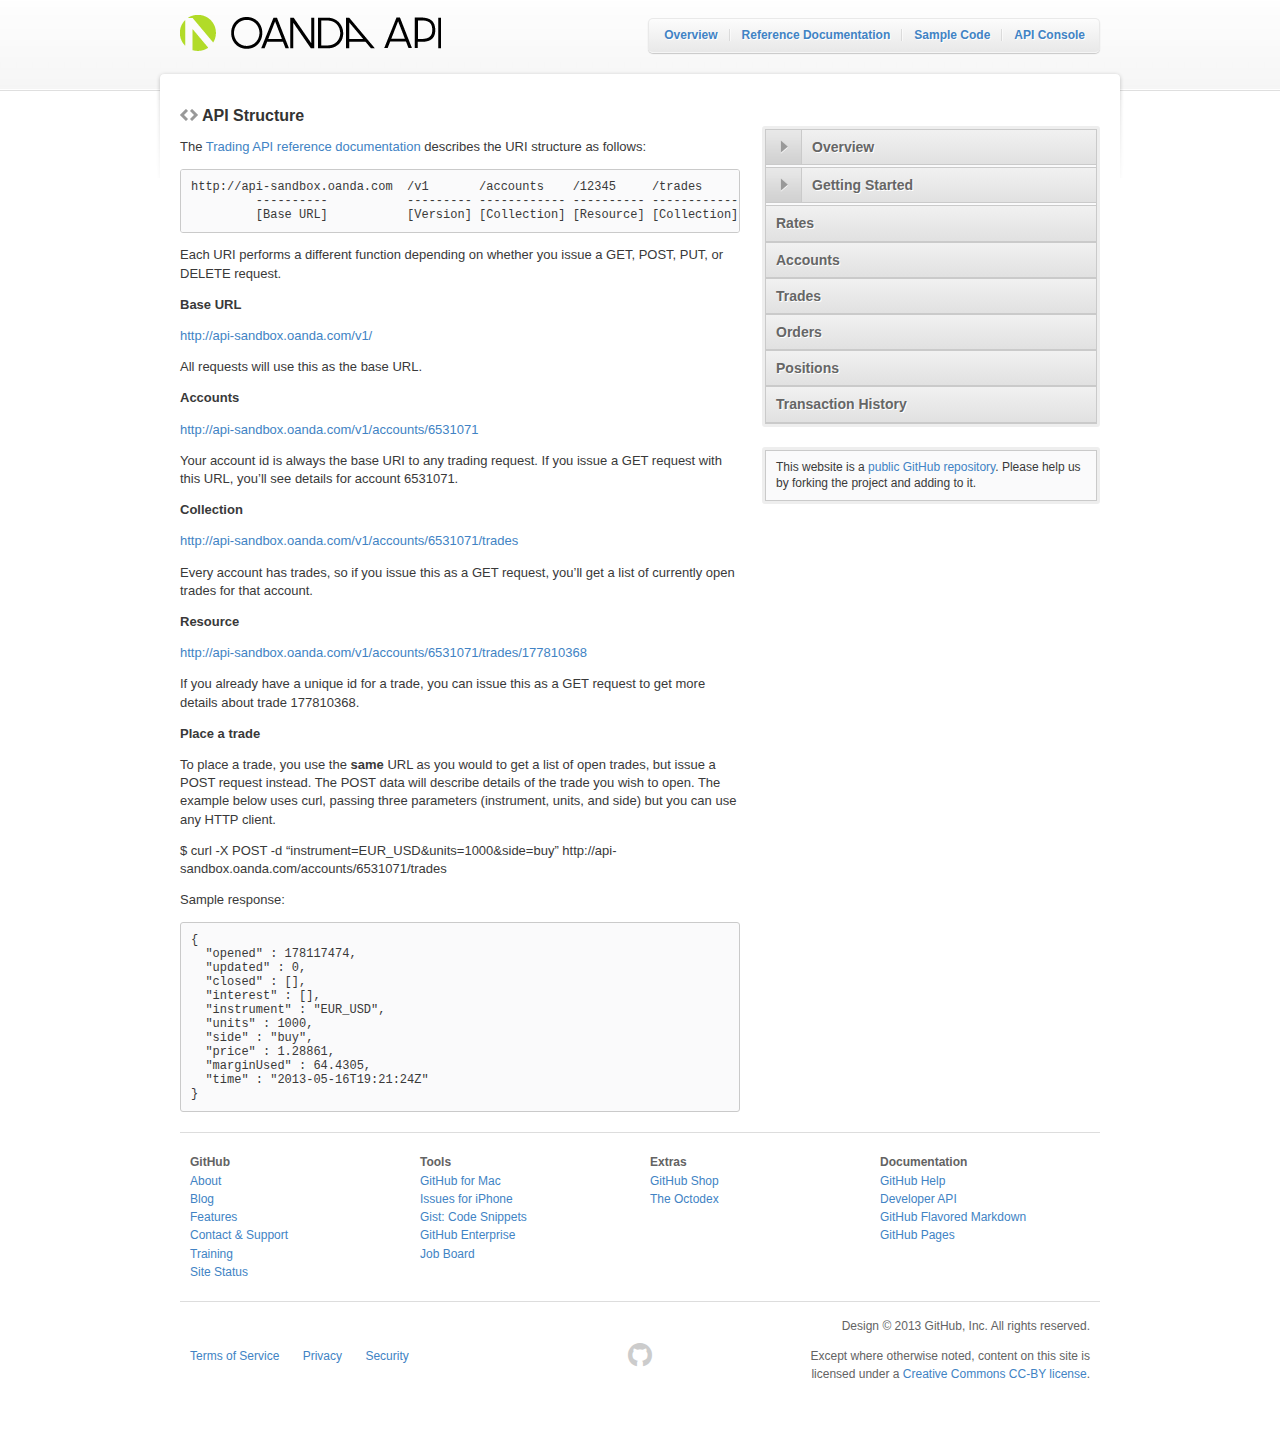
==== v1/index.html @ 532789ef "First attempt at project page" ====
<!DOCTYPE html>
<html lang="en">
<head>
  <meta http-equiv="Content-Type" content="text/html; charset=UTF-8" />
  <meta http-equiv="Content-Language" content="en-us" />
  <meta http-equiv="imagetoolbar" content="false" />
  <meta name="MSSmartTagsPreventParsing" content="true" />
  <title>Overview | OANDA API</title>
  <link href="/css/reset.css" rel="stylesheet" type="text/css" />
  <link href="/css/960.css" rel="stylesheet" type="text/css" />
  <link href="/css/uv_active4d.css" rel="stylesheet" type="text/css" />
  <link href="/shared/css/documentation.css" media="screen" rel="stylesheet" type="text/css">
  <link href="/shared/css/pygments.css" media="screen" rel="stylesheet" type="text/css">
  <script src="/shared/js/jquery.js" type="text/javascript"></script>
  <script src="/shared/js/documentation.js" type="text/javascript"></script>
</head>
<body class="api">
    <div id="header-wrapper">
      <div id="header">
        <div>
          <a class="logo" href="/"><img src="/images/oanda_header.png" alt="GitHub:Developer" /></a>
          <ul class="nav">
            <li><a href="/v1/">Overview</a></li>
            <li><a href="/v1/reference">Reference Documentation</a></li>
            <li><a href="/v1/code-samples">Sample Code</a></li>
            <li><a href="https://apigee.com/oandapoc/embed/console/oanda">API Console</a></li>
            </a></li>
          </ul>
        </div>
      </div><!-- #header -->
    </div><!-- #header-wrapper -->

    <div id="wrapper">
      <div class="content">
    <h2 id="api-structure">API Structure</h2>

<p>The <a href="/v1/reference/#trading-api-overview">Trading API reference documentation</a> describes the URI structure as follows:</p>

<pre><code>http://api-sandbox.oanda.com  /v1       /accounts    /12345     /trades      /987654321
         ----------           --------- ------------ ---------- ------------ ----------
         [Base URL]           [Version] [Collection] [Resource] [Collection] [Resource]
</code></pre>

<p>Each URI performs a different function depending on whether you issue a GET, POST, PUT, or DELETE request.</p>

<h5 id="base-url">Base URL</h5>
<p><a href="http://api-sandbox.oanda.com/v1/">http://api-sandbox.oanda.com/v1/</a></p>

<p>All requests will use this as the base URL.</p>

<h5 id="accounts">Accounts</h5>
<p><a href="http://api-sandbox.oanda.com/v1/accounts/6531071">http://api-sandbox.oanda.com/v1/accounts/6531071</a></p>

<p>Your account id is always the base URI to any trading request.  If you issue a GET request with this URL, you’ll see details for account 6531071.</p>

<h5 id="collection">Collection</h5>
<p><a href="http://api-sandbox.oanda.com/v1/accounts/6531071/trades">http://api-sandbox.oanda.com/v1/accounts/6531071/trades</a></p>

<p>Every account has trades, so if you issue this as a GET request, you’ll get a list of currently open trades for that account.</p>

<h5 id="resource">Resource</h5>
<p><a href="http://api-sandbox.oanda.com/v1/accounts/6531071/trades/177810368">http://api-sandbox.oanda.com/v1/accounts/6531071/trades/177810368</a></p>

<p>If you already have a unique id for a trade, you can issue this as a GET request to get more details about trade 177810368.</p>

<h5 id="place-a-trade">Place a trade</h5>
<p>To place a trade, you use the <strong>same</strong> URL as you would to get a list of open trades, but issue a POST request instead.  The POST data will describe details of the trade you wish to open.  The example below uses curl, passing three parameters (instrument, units, and side) but you can use any HTTP client.</p>

<p>$ curl -X POST -d “instrument=EUR_USD&amp;units=1000&amp;side=buy” http://api-sandbox.oanda.com/accounts/6531071/trades</p>

<p>Sample response:</p>

<pre><code>{
  "opened" : 178117474,
  "updated" : 0,
  "closed" : [],
  "interest" : [],
  "instrument" : "EUR_USD",
  "units" : 1000,
  "side" : "buy",
  "price" : 1.28861,
  "marginUsed" : 64.4305,
  "time" : "2013-05-16T19:21:24Z"
}
</code></pre>
      </div>

    <div id="js-sidebar" class="sidebar-shell">
      <div class="js-toggle-list sidebar-module expandable">
        <ul>
          <li class="js-topic">
            <h3><a href="#" class="js-expand-btn collapsed">&nbsp;</a><a href="/v1/">Overview</a></h3>
            <ul class="js-guides">
              <li><a href="/v1/reference/">Reference</a></li>
              <li><a href="/v1/auth/">Authentication</a></li>
              <li><a href="/v1/troubleshooting/">Troubleshooting &amp; Errors</a></li>
            </ul>
          </li>
          <li class="js-topic">
            <h3><a href="#" class="js-expand-btn collapsed">&nbsp;</a><a href="/v1/getting-started">Getting Started</a></h3>
            <ul class="js-guides">
              <li><a href="/v1/trading-quick-start/">Quick Trading Guide</a></li>
              <li><a href="/v1/code-samples/">Code Samples</a></li>
            </ul>
          </li>
          <li class="js-topic">
            <h3><a href="/v1/rates/">Rates</a></h3>
          </li>
          <li class="js-topic">
            <h3><a href="/v1/accounts/">Accounts</a></h3>
          </li>
          <li class="js-topic">
            <h3><a href="/v1/trades/">Trades</a></h3>
          </li>
          <li class="js-topic">
            <h3><a href="/v1/orders/">Orders</a></h3>
          </li>
          <li class="js-topic">
            <h3><a href="/v1/positions/">Positions</a></h3>
          </li>
          <li class="js-topic">
            <h3><a href="/v1/transactions/">Transaction History</a></h3>
          </li>
        </ul>
      </div> <!-- /sidebar-module -->
      <div class="sidebar-module">
        <p>This website is a <a href="https://github.com/github/developer.github.com" target="_blank">public GitHub repository</a>. Please help us by forking the project and adding to it.</p>
      </div>
    </div><!-- /sidebar-shell -->

    </div><!-- #wrapper -->

    <div id="footer" >
      <div class="upper_footer">
        <div class="footer_inner clearfix">

        <ul class="footer_nav">
          <h4>GitHub</h4>
          <li><a href="https://github.com/about">About</a></li>
          <li><a href="https://github.com/blog">Blog</a></li>
          <li><a href="https://github.com/features">Features</a></li>
          <li><a href="https://github.com/contact">Contact &amp; Support</a></li>
          <li><a href="https://github.com/training">Training</a></li>
          <li><a href="http://status.github.com/">Site Status</a></li>
        </ul>

        <ul class="footer_nav">
          <h4>Tools</h4>
          <li><a href="http://mac.github.com/">GitHub for Mac</a></li>
          <li><a href="http://mobile.github.com/">Issues for iPhone</a></li>
          <li><a href="https://gist.github.com">Gist: Code Snippets</a></li>
          <li><a href="http://enterprise.github.com/">GitHub Enterprise</a></li>
          <li><a href="http://jobs.github.com/">Job Board</a></li>
        </ul>

        <ul class="footer_nav">
          <h4>Extras</h4>
          <li><a href="http://shop.github.com/">GitHub Shop</a></li>
          <li><a href="http://octodex.github.com/">The Octodex</a></li>
        </ul>

        <ul class="footer_nav">
          <h4>Documentation</h4>
          <li><a href="http://help.github.com/">GitHub Help</a></li>
          <li><a href="http://developer.github.com/">Developer API</a></li>
          <li><a href="http://github.github.com/github-flavored-markdown/">GitHub Flavored Markdown</a></li>
          <li><a href="http://pages.github.com/">GitHub Pages</a></li>
        </ul>

        </div><!-- /.site -->
      </div><!-- /.upper_footer -->

      <div class="lower_footer">
        <ul class="footer-cell">
          <li><a href="http://help.github.com/terms-of-service/">Terms of Service</a></li>
          <li><a href="http://help.github.com/privacy-policy/">Privacy</a></li>
          <li><a href="http://help.github.com/security/">Security</a></li>
        </ul>

        <span class="footer-cell">
          <a href="https://github.com" class="mega-icon mega-icon-invertocat"></a>
        </span>

        <span class="footer-cell">
          Design &copy; <span class="js-year">2013</span> GitHub, Inc. All rights reserved.
          <p>
            Except where otherwise noted, content on this site is licensed under a
            <a href="http://creativecommons.org/licenses/by/3.0/us/">Creative Commons CC-BY license</a>.
          </p>
        </span>
      </div>

    </div><!-- /#footer -->
    <script type="text/javascript">
      var _gauges = _gauges || [];
      (function() {
        var t   = document.createElement('script');
        t.type  = 'text/javascript';
        t.async = true;
        t.id    = 'gauges-tracker';
        t.setAttribute('data-site-id', '4f2038e0cb25bc1b55000003');
        t.src = '//secure.gaug.es/track.js';
        var s = document.getElementsByTagName('script')[0];
        s.parentNode.insertBefore(t, s);
      })();
    </script>
</body>
</html>
---- css/960.css ----
/*
  960 Grid System ~ Core CSS.
  Learn more ~ http://960.gs/

  Licensed under GPL and MIT.
*/

/*
  Forces backgrounds to span full width,
  even if there is horizontal scrolling.
  Increase this if your layout is wider.

  Note: IE6 works fine without this fix.
*/

body {
  min-width: 960px;
}

/* `Containers
----------------------------------------------------------------------------------------------------*/

.container_12,
.container_16 {
  margin-left: auto;
  margin-right: auto;
  width: 960px;
}

/* `Grid >> Global
----------------------------------------------------------------------------------------------------*/

.grid_1,
.grid_2,
.grid_3,
.grid_4,
.grid_5,
.grid_6,
.grid_7,
.grid_8,
.grid_9,
.grid_10,
.grid_11,
.grid_12,
.grid_13,
.grid_14,
.grid_15,
.grid_16 {
  display: inline;
  float: left;
  margin-left: 10px;
  margin-right: 10px;
}

.push_1, .pull_1,
.push_2, .pull_2,
.push_3, .pull_3,
.push_4, .pull_4,
.push_5, .pull_5,
.push_6, .pull_6,
.push_7, .pull_7,
.push_8, .pull_8,
.push_9, .pull_9,
.push_10, .pull_10,
.push_11, .pull_11,
.push_12, .pull_12,
.push_13, .pull_13,
.push_14, .pull_14,
.push_15, .pull_15 {
  position: relative;
}

.container_12 .grid_3,
.container_16 .grid_4 {
  width: 220px;
}

.container_12 .grid_6,
.container_16 .grid_8 {
  width: 460px;
}

.container_12 .grid_9,
.container_16 .grid_12 {
  width: 700px;
}

.container_12 .grid_12,
.container_16 .grid_16 {
  width: 940px;
}

/* `Grid >> Children (Alpha ~ First, Omega ~ Last)
----------------------------------------------------------------------------------------------------*/

.alpha {
  margin-left: 0;
}

.omega {
  margin-right: 0;
}

/* `Grid >> 12 Columns
----------------------------------------------------------------------------------------------------*/

.container_12 .grid_1 {
  width: 60px;
}

.container_12 .grid_2 {
  width: 140px;
}

.container_12 .grid_4 {
  width: 300px;
}

.container_12 .grid_5 {
  width: 380px;
}

.container_12 .grid_7 {
  width: 540px;
}

.container_12 .grid_8 {
  width: 620px;
}

.container_12 .grid_10 {
  width: 780px;
}

.container_12 .grid_11 {
  width: 860px;
}

/* `Grid >> 16 Columns
----------------------------------------------------------------------------------------------------*/

.container_16 .grid_1 {
  width: 40px;
}

.container_16 .grid_2 {
  width: 100px;
}

.container_16 .grid_3 {
  width: 160px;
}

.container_16 .grid_5 {
  width: 280px;
}

.container_16 .grid_6 {
  width: 340px;
}

.container_16 .grid_7 {
  width: 400px;
}

.container_16 .grid_9 {
  width: 520px;
}

.container_16 .grid_10 {
  width: 580px;
}

.container_16 .grid_11 {
  width: 640px;
}

.container_16 .grid_13 {
  width: 760px;
}

.container_16 .grid_14 {
  width: 820px;
}

.container_16 .grid_15 {
  width: 880px;
}

/* `Prefix Extra Space >> Global
----------------------------------------------------------------------------------------------------*/

.container_12 .prefix_3,
.container_16 .prefix_4 {
  padding-left: 240px;
}

.container_12 .prefix_6,
.container_16 .prefix_8 {
  padding-left: 480px;
}

.container_12 .prefix_9,
.container_16 .prefix_12 {
  padding-left: 720px;
}

/* `Prefix Extra Space >> 12 Columns
----------------------------------------------------------------------------------------------------*/

.container_12 .prefix_1 {
  padding-left: 80px;
}

.container_12 .prefix_2 {
  padding-left: 160px;
}

.container_12 .prefix_4 {
  padding-left: 320px;
}

.container_12 .prefix_5 {
  padding-left: 400px;
}

.container_12 .prefix_7 {
  padding-left: 560px;
}

.container_12 .prefix_8 {
  padding-left: 640px;
}

.container_12 .prefix_10 {
  padding-left: 800px;
}

.container_12 .prefix_11 {
  padding-left: 880px;
}

/* `Prefix Extra Space >> 16 Columns
----------------------------------------------------------------------------------------------------*/

.container_16 .prefix_1 {
  padding-left: 60px;
}

.container_16 .prefix_2 {
  padding-left: 120px;
}

.container_16 .prefix_3 {
  padding-left: 180px;
}

.container_16 .prefix_5 {
  padding-left: 300px;
}

.container_16 .prefix_6 {
  padding-left: 360px;
}

.container_16 .prefix_7 {
  padding-left: 420px;
}

.container_16 .prefix_9 {
  padding-left: 540px;
}

.container_16 .prefix_10 {
  padding-left: 600px;
}

.container_16 .prefix_11 {
  padding-left: 660px;
}

.container_16 .prefix_13 {
  padding-left: 780px;
}

.container_16 .prefix_14 {
  padding-left: 840px;
}

.container_16 .prefix_15 {
  padding-left: 900px;
}

/* `Suffix Extra Space >> Global
----------------------------------------------------------------------------------------------------*/

.container_12 .suffix_3,
.container_16 .suffix_4 {
  padding-right: 240px;
}

.container_12 .suffix_6,
.container_16 .suffix_8 {
  padding-right: 480px;
}

.container_12 .suffix_9,
.container_16 .suffix_12 {
  padding-right: 720px;
}

/* `Suffix Extra Space >> 12 Columns
----------------------------------------------------------------------------------------------------*/

.container_12 .suffix_1 {
  padding-right: 80px;
}

.container_12 .suffix_2 {
  padding-right: 160px;
}

.container_12 .suffix_4 {
  padding-right: 320px;
}

.container_12 .suffix_5 {
  padding-right: 400px;
}

.container_12 .suffix_7 {
  padding-right: 560px;
}

.container_12 .suffix_8 {
  padding-right: 640px;
}

.container_12 .suffix_10 {
  padding-right: 800px;
}

.container_12 .suffix_11 {
  padding-right: 880px;
}

/* `Suffix Extra Space >> 16 Columns
----------------------------------------------------------------------------------------------------*/

.container_16 .suffix_1 {
  padding-right: 60px;
}

.container_16 .suffix_2 {
  padding-right: 120px;
}

.container_16 .suffix_3 {
  padding-right: 180px;
}

.container_16 .suffix_5 {
  padding-right: 300px;
}

.container_16 .suffix_6 {
  padding-right: 360px;
}

.container_16 .suffix_7 {
  padding-right: 420px;
}

.container_16 .suffix_9 {
  padding-right: 540px;
}

.container_16 .suffix_10 {
  padding-right: 600px;
}

.container_16 .suffix_11 {
  padding-right: 660px;
}

.container_16 .suffix_13 {
  padding-right: 780px;
}

.container_16 .suffix_14 {
  padding-right: 840px;
}

.container_16 .suffix_15 {
  padding-right: 900px;
}

/* `Push Space >> Global
----------------------------------------------------------------------------------------------------*/

.container_12 .push_3,
.container_16 .push_4 {
  left: 240px;
}

.container_12 .push_6,
.container_16 .push_8 {
  left: 480px;
}

.container_12 .push_9,
.container_16 .push_12 {
  left: 720px;
}

/* `Push Space >> 12 Columns
----------------------------------------------------------------------------------------------------*/

.container_12 .push_1 {
  left: 80px;
}

.container_12 .push_2 {
  left: 160px;
}

.container_12 .push_4 {
  left: 320px;
}

.container_12 .push_5 {
  left: 400px;
}

.container_12 .push_7 {
  left: 560px;
}

.container_12 .push_8 {
  left: 640px;
}

.container_12 .push_10 {
  left: 800px;
}

.container_12 .push_11 {
  left: 880px;
}

/* `Push Space >> 16 Columns
----------------------------------------------------------------------------------------------------*/

.container_16 .push_1 {
  left: 60px;
}

.container_16 .push_2 {
  left: 120px;
}

.container_16 .push_3 {
  left: 180px;
}

.container_16 .push_5 {
  left: 300px;
}

.container_16 .push_6 {
  left: 360px;
}

.container_16 .push_7 {
  left: 420px;
}

.container_16 .push_9 {
  left: 540px;
}

.container_16 .push_10 {
  left: 600px;
}

.container_16 .push_11 {
  left: 660px;
}

.container_16 .push_13 {
  left: 780px;
}

.container_16 .push_14 {
  left: 840px;
}

.container_16 .push_15 {
  left: 900px;
}

/* `Pull Space >> Global
----------------------------------------------------------------------------------------------------*/

.container_12 .pull_3,
.container_16 .pull_4 {
  left: -240px;
}

.container_12 .pull_6,
.container_16 .pull_8 {
  left: -480px;
}

.container_12 .pull_9,
.container_16 .pull_12 {
  left: -720px;
}

/* `Pull Space >> 12 Columns
----------------------------------------------------------------------------------------------------*/

.container_12 .pull_1 {
  left: -80px;
}

.container_12 .pull_2 {
  left: -160px;
}

.container_12 .pull_4 {
  left: -320px;
}

.container_12 .pull_5 {
  left: -400px;
}

.container_12 .pull_7 {
  left: -560px;
}

.container_12 .pull_8 {
  left: -640px;
}

.container_12 .pull_10 {
  left: -800px;
}

.container_12 .pull_11 {
  left: -880px;
}

/* `Pull Space >> 16 Columns
----------------------------------------------------------------------------------------------------*/

.container_16 .pull_1 {
  left: -60px;
}

.container_16 .pull_2 {
  left: -120px;
}

.container_16 .pull_3 {
  left: -180px;
}

.container_16 .pull_5 {
  left: -300px;
}

.container_16 .pull_6 {
  left: -360px;
}

.container_16 .pull_7 {
  left: -420px;
}

.container_16 .pull_9 {
  left: -540px;
}

.container_16 .pull_10 {
  left: -600px;
}

.container_16 .pull_11 {
  left: -660px;
}

.container_16 .pull_13 {
  left: -780px;
}

.container_16 .pull_14 {
  left: -840px;
}

.container_16 .pull_15 {
  left: -900px;
}

/* `Clear Floated Elements
----------------------------------------------------------------------------------------------------*/

/* http://sonspring.com/journal/clearing-floats */

.clear {
  clear: both;
  display: block;
  overflow: hidden;
  visibility: hidden;
  width: 0;
  height: 0;
}

/* http://www.yuiblog.com/blog/2010/09/27/clearfix-reloaded-overflowhidden-demystified */

.clearfix:before,
.clearfix:after {
  content: '\0020';
  display: block;
  overflow: hidden;
  visibility: hidden;
  width: 0;
  height: 0;
}

.clearfix:after {
  clear: both;
}

/*
  The following zoom:1 rule is specifically for IE6 + IE7.
  Move to separate stylesheet if invalid CSS is a problem.
*/

.clearfix {
  zoom: 1;
}
---- css/uv_active4d.css ----
pre.active4d code {
  background:none;
  color:#000;
  font-size:1.1em
}

pre.active4d .DiffHeader {
   background-color: #656565;
   color: #FFFFFF;
}
pre.active4d .Operator {
}
pre.active4d .InheritedClass {
}
pre.active4d .TypeName {
   color: #21439C;
}
pre.active4d .Number {
   color: #A8017E;
}
pre.active4d .EmbeddedSource {
   background-color: #ECF1FF;
}
pre.active4d {
   background-color: #FFFFFF;
   color: #000000;
}
pre.active4d .DiffInsertedLine {
   background-color: #98FF9A;
   color: #000000;
}
pre.active4d .LibraryVariable {
   color: #A535AE;
}
pre.active4d .Storage {
   color: #FF5600;
}
pre.active4d .InterpolatedEntity {
   color: #66CCFF;
}
pre.active4d .line-numbers {
   background-color: #BAD6FD;
   color: #000000;
}
pre.active4d .LocalVariable {
   color: #6392FF;
}
pre.active4d .DiffLineRange {
   background-color: #1B63FF;
   color: #FFFFFF;
}
pre.active4d .BlockComment {
   color: #D33435;
}
pre.active4d .TagName {
   color: #016CFF;
}
pre.active4d .FunctionArgument {
}
pre.active4d .BuiltInConstant {
   color: #A535AE;
}
pre.active4d .LineComment {
   color: #D33535;
}
pre.active4d .DiffDeletedLine {
   background-color: #FF7880;
   color: #000000;
}
pre.active4d .NamedConstant {
   color: #B7734C;
}
pre.active4d .CommandMethod {
   color: #45AE34;
}
pre.active4d .TableField {
   color: #0BB600;
}
pre.active4d .PlainXmlText {
   color: #000000;
}
pre.active4d .Invalid {
   background-color: #990000;
   color: #FFFFFF;
}
pre.active4d .LibraryClassType {
   color: #A535AE;
}
pre.active4d .TagAttribute {
   color: #963DFF;
}
pre.active4d .Keyword {
   color: #006699;
}
pre.active4d .UserDefinedConstant {
}
pre.active4d .String {
   color: #666666;
}
pre.active4d .DiffUnchangedLine {
   color: #5E5E5E;
}
pre.active4d .TagContainer {
   color: #7A7A7A;
}
pre.active4d .FunctionName {
   color: #21439C;
}
pre.active4d .Variable {
   color: #0053FF;
}
pre.active4d .DateTimeLiteral {
   font-weight: bold;
   color: #66CCFF;
}
---- shared/css/documentation.css ----
@font-face {
  font-family: 'octiconsregular';
  src: url('octicons-regular-webfont.eot');
  src: url('octicons-regular-webfont.eot?#iefix') format('embedded-opentype'),
       url('octicons-regular-webfont.woff') format('woff'),
       url('octicons-regular-webfont.svg#octiconsregular') format('svg');
  font-weight: normal;
  font-style: normal;
}

/*------------------------------------------------------------------------------
     Icon Styles
------------------------------------------------------------------------------*/

.mega-icon {
  font-family: 'octiconsregular';
  font-weight: normal;
  font-style: normal;
  display: inline-block;
  text-decoration: none;
  line-height: 1;
  -webkit-font-smoothing: antialiased;
  font-size: 24px;
  width: 24px;
  height: 24px;
}

.mega-icon-invertocat:before {
  content: "\f00a";
}

.octicon-calendar:before {
  content: "\f068";
}

.octicon {
  font: normal normal 16px "octiconsregular";
  line-height: 1;
  display: inline-block;
  text-decoration: none;
  -webkit-font-smoothing: antialiased;
}

/* end */

/*------------------------------------------------------------------------------
     Global Documentation Styles
------------------------------------------------------------------------------*/

html {
  height:100%;
}

body {
  font: 13px helvetica,arial,freesans,clean,sans-serif;
  line-height: 1.4em;
  background-color: #fff;
  color: #393939;
  margin: 0px;
  padding: 0px;
  height: 100%;
}

p {
  margin: 1em 0;
}

h1 {
  font-size: 20px;
  border-bottom: 1px solid #cccccc;
  padding: .5em 0;
  margin: 2em 0 1em;
}

h1:first-child {
  margin: 0 0 1em;
}

h2 {
  font-size: 16px;
  color: #333;
  margin: 2em auto 1em;
}

  body.api .content h2 {
    background: transparent url(../images/crud-sprite.png) left 2px no-repeat;
    padding-left: 22px;
    margin-bottom: 0.5em;
    margin-top: 1em;
  }

  body.api .change h2.title {
    background: none;
    line-height: 1.2em;
    margin-bottom: 10px;
    padding-left: 0;
    font-size:24px;
  }

h2 span.step {
  color: #666;
}

h3 {
  font-size: 14px;
  color: #333;
  margin: 1.5em 0 .5em;
}

h5 {
  font-size: 13px;
}

h6 {
  font-size: 13px;
  color: #666;
}

a {
  color: #4183C4;
  text-decoration: none;
}

a:hover,
a:active {
  text-decoration:underline;
}

blockquote {
  margin:0 -5px;
  padding: 0px 20px;
}

ul,
ol {
  margin: 0px;
  padding: 0px;
}

dt {
  font-weight: bold;
}

dd {
  padding-left: 1em;
  margin-bottom: 1em;
}

dd + dd {
  margin-bottom: 0;
}

span.attention,
p.attention {
  color: #e98400;
  font-style: italic;
}

a img {
  border: 0px;
}

/*------------------------------------------------------------------------------
     Header Styles
------------------------------------------------------------------------------*/

#header-wrapper {
  margin-bottom: 0;
  clear: both;
  height: 91px;
  background: white url(../images/background-v2.png) 0 0 repeat-x;
}

#header {
  margin: 0 auto;
  width: 920px;
}

#header a.logo {
  float: left;
  margin-top: 15px;
  display: inline-block;
}

#header ul.nav {
  float: right;
  padding: 8px 3px 8px 2px;
  font-weight: bold;
  text-shadow: white 1px 1px 0px;
  font-size: 12px;
  margin-top: 18px;
  background: #f5f5f5;
  filter:progid:DXImageTransform.Microsoft.gradient(GradientType=0, startColorstr='#fcfcfc', endColorstr='#ececec');
  background:-webkit-gradient(linear, 0% 0%, 0% 100%, from(#fcfcfc), to(#e8e8e8));
  background:-moz-linear-gradient(270deg, #fcfcfc, #ececec);
  border-color:#eee;
  border:1px solid #e9e9e9;
  border-bottom-color:#f5f5f5;
  -webkit-border-radius:5px;
  -moz-border-radius:5px;
  border-radius:5px;
  -webkit-box-shadow:0 1px 1px rgba(0,0,0,0.2);
  -moz-box-shadow:0 1px 1px rgba(0,0,0,0.2);
  box-shadow:0 1px 1px rgba(0,0,0,0.2);
}

#header ul.nav li:first-child {
  background: transparent;
}

#header ul.nav li {
  float: left;
  margin: 0;
  padding: 0px 11px 0px 13px;
  list-style-type: none;
  background: url(../images/nav-rule.png) no-repeat 0px 50%;
  line-height: 1.4em;
}

#header a {
  outline: none;
  text-decoration: none;
}

/*------------------------------------------------------------------------------
     Sidebar
------------------------------------------------------------------------------*/

div.sidebar-shell {
  position: relative;
  float: right;
  margin: 35px 0 0;
}

div.sidebar-module {
  padding: 3px;
  background: #EEE;
  -moz-border-radius: 3px;
  -webkit-border-radius: 3px;
  border-radius: 3px;
  display: block;
  width: 332px;
  margin-bottom: 20px;
  font-size: 12px;
}

div.sidebar-module > ul {
  background: #fafafb;
  border: solid #CACACA;
  border-width: 1px 1px 0px 1px;
  margin: 0px;
}

div.sidebar-module > p {
  background: #fafafb;
  border: solid #CACACA;
  border-width: 1px;
  padding: 8px 10px;
  margin: 0px;
  display: block;
  line-height: 1.4em;
}

div.sidebar-module li {
  list-style-type: none;
}

div.sidebar-module > ul > li {
  border-bottom: 1px solid #CACACA;
  text-decoration: none;
}

div.sidebar-module > ul > li:hover {
  text-decoration: none;
}


div.sidebar-module > ul h3 {
  margin: 0px;
  color: #666;
  text-shadow: 1px 1px 0px #fff;
  border-bottom: 1px solid #CACACA;
  font-size: 14px;
  background-color: #e1e1e1;
  background-image: -moz-linear-gradient(top, #f1f1f1, #e1e1e1);
  background-image: -ms-linear-gradient(top, #f1f1f1, #e1e1e1);
  background-image: -o-linear-gradient(top, #f1f1f1, #e1e1e1);
  background-image: -webkit-gradient(linear, left top, left bottom, from(#f1f1f1), to(#e1e1e1));
  background-image: -webkit-linear-gradient(top, #f1f1f1, #e1e1e1);
  background-image: linear-gradient(top, #f1f1f1, #e1e1e1);
  filter: progid:DXImageTransform.Microsoft.gradient(startColorStr='#f1f1f1', EndColorStr='#e1e1e1');
}

div.sidebar-module > ul li h3:hover,
div.sidebar-module > ul h3.disable {
  background-color: #e1e1e1;
  background-image: -moz-linear-gradient(top, #e1e1e1, #d1d1d1);
  background-image: -ms-linear-gradient(top, #e1e1e1, #d1d1d1);
  background-image: -o-linear-gradient(top, #e1e1e1, #d1d1d1);
  background-image: -webkit-gradient(linear, left top, left bottom, from(#e1e1e1), to(#d1d1d1));
  background-image: -webkit-linear-gradient(top, #e1e1e1, #d1d1d1);
  background-image: linear-gradient(top, #e1e1e1, #d1d1d1);
  filter: progid:DXImageTransform.Microsoft.gradient(startColorStr='#e1e1e1', EndColorStr='#d1d1d1');
}


div.sidebar-module > ul h3 a,
div.sidebar-module > ul h3.disable span {
  padding: 8px 0px 8px 10px;
  color: #666;
  display: block;
  text-decoration: none;
}

div.sidebar-module > ul h3.disable span {
  padding-left: 20px;
  background-image: url(../images/active-arrow.png);
  background-position: left center;
  background-repeat: no-repeat;
  cursor: default;
}
div.sidebar-module > ul h3:hover a {
  text-decoration: none;
}

div.sidebar-module ul ul,
div.sidebar-module .spacer {
  display: block;
  padding-bottom: 2px;
  background-color: #FAFAFB;
}

div.sidebar-module ul ul li {
  border-top: 1px solid #fff;
  border-bottom: 1px solid #e9ecee;
  font-weight: bold;
  color: #666;
}

div.sidebar-module ul ul li:hover,
div.sidebar-module li.disable {
  border-top: 1px solid #fafafb;
  border-bottom: 1px solid #e5e8ea;
  background-color: #f0f0f3;
}

div.sidebar-module li.disable {
  background-image: url(../images/active-arrow.png);
  background-position: left center;
  background-repeat: no-repeat;
}

div.sidebar-module ul ul li a,
div.sidebar-module ul ul li span {
  padding: 6px 0px 6px 10px;
  display: block;
  text-decoration: none;
}

div.sidebar-module ul ul li span {
  padding-left: 20px;
  cursor: default;
}

/* @end */

/*****************************************************************************/
/*
/* Footer
/*
/*****************************************************************************/



#footer {
  position: relative;
  bottom:0;
  font-size:13px;
  color: #636363;
  margin: 0 auto;
  width: 920px;
}

#footer a:hover {
  text-decoration: underline;
}

#footer li {
  list-style: none;
}

#footer .upper_footer {
  border-top: 1px solid #ddd;
  min-height: 160px;
  overflow: hidden;
  font-size: 12px;
}

#footer .upper_footer ul.footer_nav {
  position: relative;
  float: left;
  width: 210px;
  margin: 20px 10px;
}

#footer .mega-icon {
  color: #ccc;
}

#footer .mega-icon:hover {
  color: #bbb;
  text-decoration: none;
}

.lower_footer {
  border-top: 1px solid #ddd;
  display: table;
  width: 100%;
  padding: 15px 0 20px;
}

.footer-cell {
  display: table-cell;
  text-align: center;
  width: 10%;
  vertical-align: middle;
  font-size: 12px;
  padding: 0 10px;
}

.footer-cell:first-child {
  text-align: left;
}

.footer-cell:last-child {
  text-align: right;
}

.footer-cell > li {
  display: inline;
  margin-right: 20px;
}

/* end */

/*------------------------------------------------------------------------------
    Not Footer
------------------------------------------------------------------------------*/
#wrapper {
  padding: 20px 25px;
  overflow:hidden;
  height: auto;
  width: 920px;
  margin: -20px auto 0;
  background: url(../images/background-white.png) 0 0 no-repeat;
}

.content {
  width: 560px;
  position: relative;
  float: left;
  color: #393939;
  z-index: 2;
}

.content dl {
  margin-left: 10px;
}

.content dt {
  color: #666;
}

.content ol {
  margin-left: 1.5em;
}

.content ul {
  margin: 1.5em;
  list-style-type: disc;
}

.content dd ul {
  margin-top: 0;
}

.content li {
  line-height: 1.7em;
}

.content img {
  max-width: 100%;
  border: 1px solid #dddddd;
  -webkit-box-shadow: 1px 1px 3px #ddd;
  -moz-box-shadow: 1px 1px 3px #ddd;
  box-shadow: 1px 1px 3px #ddd;
}


.content .description {
  margin-left: 20px;
}

.content .verseblock-content {
  padding: 3px;
}

.content .verseblock-content,
.content .sectionbody .dlist dt,
.content p > tt,
.content dl code,
.content ul code,
p code {
  font: 12px Monaco,"Courier New","DejaVu Sans Mono","Bitstream Vera Sans Mono",monospace;
  color: #52595d;
  -webkit-border-radius: 3px;
  -moz-border-radius: 3px;
  border-radius: 3px;
  -moz-background-clip: padding;
  -webkit-background-clip: padding-box;
  background-clip: padding-box;
  border: 1px solid #ccc;
  background-color: #f9f9f9;
  padding: 0px 3px;
  display: inline-block;
}

.content .sectionbody .dlist dt {
  margin-top: 10px;
}

.content .verseblock-content {
  padding: 3px;
}

.content .intro {
  color: #868686;
}

.article-content ul {
  margin: 1.5em;
}

.change {
  padding-bottom: 1em;
}


  .change .meta {
    font-size: 14px;
  }

  .who_when a {
    padding-left: 6px;
    color: #999;
  }

    .change .who_when .author {
      color: #eee;
    }

    .change .who_when .published {
      color: #ccc;
    }

  .meta {
    margin-left: -19px;
    margin-top: -15px;
  }

  .meta li {
    color: #999;
    padding-right: 20px;
    list-style: none;
    display: inline;
  }

  .published span {
    color: #999;
    vertical-align: middle;
    padding-bottom: 3px;
  }

/* @end */

/*------------------------------------------------------------------------------
     Pre/Code Styles
------------------------------------------------------------------------------*/

code {white-space: nowrap;}

pre {
  border: 1px solid #cacaca;
  line-height: 1.2em;
  font: 12px Monaco,"Courier New","DejaVu Sans Mono","Bitstream Vera Sans Mono",monospace;
  padding: 10px;
  overflow:auto;
  -webkit-border-radius: 3px;
  -moz-border-radius: 3px;
  border-radius: 3px;
  -moz-background-clip: padding;
  -webkit-background-clip: padding-box;
  background-clip: padding-box;
  background-color: #FAFAFB;
  color: #393939;
  margin: 0px;
}

ul + pre {
  margin-top: 1em;
}

pre code {white-space: pre;}

pre span.comment {color: #aaa;}

pre.headers {
  margin-bottom: 0;
  border-bottom-width: 0;
  -webkit-border-radius: 3px 3px 0 0;
  -moz-border-radius: 3px 3px 0 0;
  border-radius: 3px 3px 0 0;
  color: #666;
  background-color: #f1f1f1;
  background-image: -moz-linear-gradient(top, #f1f1f1, #e1e1e1);
  background-image: -ms-linear-gradient(top, #f1f1f1, #e1e1e1);
  background-image: -o-linear-gradient(top, #f1f1f1, #e1e1e1);
  background-image: -webkit-gradient(linear, left top, left bottom, from(#f1f1f1), to(#e1e1e1));
  background-image: -webkit-linear-gradient(top, #f1f1f1, #e1e1e1);
  background-image: linear-gradient(top, #f1f1f1, #e1e1e1);
  filter: progid:DXImageTransform.Microsoft.gradient(startColorStr='#f1f1f1', EndColorStr='#e1e1e1');
  text-shadow: 0 1px 0 rgba(255, 255, 255, 0.7);
}

pre.no-response {
  -webkit-border-radius: 3px 3px;
  -moz-border-radius: 3px 3px;
  border-radius: 3px 3px;
  border-bottom: 1px solid #CACACA;
}

pre.headers + pre.highlight {
  -webkit-border-radius: 0 0 3px 3px;
  -moz-border-radius: 0 0 3px 3px;
  border-radius: 0 0 3px 3px;
}

pre.highlight {
  -webkit-border-radius:3px;
  -moz-border-radius:3px;
  border-radius:3px;
  background-color: #FAFAFB;
}

pre.terminal {
  background-color: #444;
  color: #fff;
  -webkit-border-radius: 3px;
  -moz-border-radius: 3px;
  border-radius: 3px;
  -moz-background-clip: padding;
  -webkit-background-clip: padding-box;
  background-clip: padding-box;
  border: 2px solid #DEDEDE;
  position: relative;
  padding: 10px;
  text-shadow: none;
  background-image: none;
  filter: none;
}

pre.terminal em {
  color: #f9fe64;
}

span.codeline {
  display: block;
  position: relative;
}

span.codeline:hover {
  background-color: #292929;
  margin: 0px;
  padding-left: 3px;
  margin-left: -3px;
  -webkit-border-radius: 3px;
  -moz-border-radius: 3px;
  border-radius: 3px;
  color: #666666;
}

span.codeline span {
  display: inline-block;
  font-size: 10px;
  color: #fff;
  padding: 0 0.3em 0.05em;
  position: absolute;
  right: 0px;
  top: 0px;
  text-indent: -9999px;
  background-image: url(../images/qmark.png);
  background-repeat: no-repeat;
  background-position: 1px 3px;
  max-width: 8px;
  min-width: 8px;
  -moz-user-select: none;
  -khtml-user-select: none;
  user-select: none;
  cursor: default;
}

span.codeline span:hover {
  display: inline-block;
  text-indent: 0px;
  -webkit-border-radius: 3px;
  -moz-border-radius: 3px;
  border-radius: 3px;
  background: #000;
  border: 1px solid #292929;
  max-width: 1000px;
}

span.codeline:hover em {
  color: #666666;
}

pre.bootcamp {
  white-space: normal;
  margin-left: -10px;
  background-image: none;
}

span.bash-output {
  color: #63e463;
  display: block;
  position: relative;
  -moz-user-select: none;
  -khtml-user-select: none;
  user-select: none;
}

/* end */

/*------------------------------------------------------------------------------
    More Info Expander
------------------------------------------------------------------------------*/

.more-info {
  margin: 10px 0;
  position: relative;
}
.more-info > h4 {
  background-image: url('../images/dropdown_sprites.jpg');
  background-repeat: no-repeat;
  padding: .25em 0 .25em 25px;
  cursor: pointer;
  color: #4183C4;
  font-weight: normal;
}
.more-info h4.compressed {
  background-position: 0 0;
}
.more-info:hover h4.compressed {
  background-position: 0 -23px;
}
.more-info h4.expanded {
  background-position: 0 -46px;
}
.more-info:hover h4.expanded {
  background-position: 0 -69px;
}

.more-info .more-content {
  display: none;
  -webkit-border-radius: 3px;
  -moz-border-radius: 3px;
  border-radius: 3px;
  background-color: #FFFFFF;
  border: 3px solid #DDDDDD;
  padding: 1em 2em;
  -webkit-box-shadow: 1px 1px 3px rgba(0, 0, 0, 0.3);
  -moz-box-shadow: 1px 1px 3px rgba(0, 0, 0, 0.3);
  box-shadow: 1px 1px 3px rgba(0, 0, 0, 0.3);
  margin: 15px 0 30px;
}

.more-info .more-content h4 {
  margin-top: 1em;
}

.more-info .more-content pre {
  margin-left: 0px;
}

/****************************/
/*       List Module        */
/****************************/

.list-module h2 {
  border: solid #cacaca;
  border-width: 1px;
  border-radius: 3px 3px 0px 0px;
  -moz-border-radius: 3px 3px 0px 0px;
  -webkit-border-bottom-right-radius: 0px;
  -webkit-border-bottom-left-radius: 0px;
  -moz-background-clip: padding;
  -webkit-background-clip: padding-box;
  background-clip: padding-box;
  padding: 6px 10px;
  background-color: #f1f1f1;
  background-image: -moz-linear-gradient(top, #f1f1f1, #e1e1e1);
  background-image: -ms-linear-gradient(top, #f1f1f1, #e1e1e1);
  background-image: -o-linear-gradient(top, #f1f1f1, #e1e1e1);
  background-image: -webkit-gradient(linear, left top, left bottom, from(#f1f1f1), to(#e1e1e1));
  background-image: -webkit-linear-gradient(top, #f1f1f1, #e1e1e1);
  background-image: linear-gradient(top, #f1f1f1, #e1e1e1);
  filter: progid:DXImageTransform.Microsoft.gradient(startColorStr='#f1f1f1', EndColorStr='#e1e1e1');
  color: #666;
  text-shadow: 0 1px 0 rgba(255, 255, 255, 0.7);
  font-size: 16px;
  line-height: 22px;
  margin: 0px;
}

.list-module .list-body {
  border: solid #cacaca;
  border-width: 0px 1px 1px 1px;
  border-radius: 0px 0px 3px 3px;
  -moz-border-radius: 0px 0px 3px 3px;
  -webkit-border-bottom-right-radius: 3px;
  -webkit-border-bottom-left-radius: 3px;
  -moz-background-clip: padding;
  -webkit-background-clip: padding-box;
  background-clip: padding-box;
  background-color: #fafafb;
  color: #666;
  text-shadow: 0 1px 0 rgba(255, 255, 255, 0.7);
}

.list-module .list-body .icon {
  display: block;
  height: 28px;
  width: 28px;
  position: absolute;
  top: 10px;
  left: 10px;
  background: transparent url(images/popular_guide_sprites.png) 0 0 no-repeat;
}

.list-module a {
  border-top: 1px solid #fff;
  border-bottom: 1px solid #e9ecee;
  padding: 6px 10px;
  position: relative;
  display: block;
}

.list-module a:hover {
  border-top: 1px solid #fafafb;
  border-bottom: 1px solid #e5e8ea;
  background-color: #f0f0f3;
  text-decoration: none;
}

.list-module a h3 {
  color: #4183C4;
}

.list-module a:hover h3 {
  text-decoration: underline;
}

.list-module ul {
  list-style-type: none;
  margin: 0px;
}

.list-module h3 {
  margin: 0px;
  font-size: 13px;
}

.list-module .list-body a p {
  color: #666;
  margin: 0px;
}

/* @end */

/****************************/
/*  Expandable List Module  */
/****************************/

div.expandable > ul h3 {
  display: table;
  width: 100%;
}

div.expandable > ul h3 > a {
  display: table-cell;
  background-color: #e1e1e1;
  background-image: -moz-linear-gradient(top, #f1f1f1, #e1e1e1);
  background-image: -ms-linear-gradient(top, #f1f1f1, #e1e1e1);
  background-image: -o-linear-gradient(top, #f1f1f1, #e1e1e1);
  background-image: -webkit-gradient(linear, left top, left bottom, from(#f1f1f1), to(#e1e1e1));
  background-image: -webkit-linear-gradient(top, #f1f1f1, #e1e1e1);
  background-image: linear-gradient(top, #f1f1f1, #e1e1e1);
  filter: progid:DXImageTransform.Microsoft.gradient(startColorStr='#f1f1f1', EndColorStr='#e1e1e1');
}

div.expandable > ul h3 > a:hover {
  background-color: #e1e1e1;
  background-image: -moz-linear-gradient(top, #e1e1e1, #d1d1d1);
  background-image: -ms-linear-gradient(top, #e1e1e1, #d1d1d1);
  background-image: -o-linear-gradient(top, #e1e1e1, #d1d1d1);
  background-image: -webkit-gradient(linear, left top, left bottom, from(#e1e1e1), to(#d1d1d1));
  background-image: -webkit-linear-gradient(top, #e1e1e1, #d1d1d1);
  background-image: linear-gradient(top, #e1e1e1, #d1d1d1);
  filter: progid:DXImageTransform.Microsoft.gradient(startColorStr='#e1e1e1', EndColorStr='#d1d1d1');
}

div.expandable > ul h3 > a.collapsed,
div.expandable > ul h3 > a.expanded {
  background-image: url(/shared/images/expand-arrows.png);
  background-position: 0px -3px;
  background-repeat: no-repeat;
  width: 13px;
  border-right: 1px solid #cacaca;
  padding: 8px 11px;
}

div.expandable > ul h3 > a.expanded {
  background-position: -38px -3px;
}

div.expandable > ul h3 > a.collapsed:hover {
  background-image: url(/shared/images/expand-arrows.png);
  background-position: 0px -43px;
  background-repeat: no-repeat;
  width: 13px;
  border-right: 1px solid #cacaca;
  padding: 8px 11px;
}

div.expandable > ul h3 > a.expanded:hover {
  background-position: -38px -43px;
}

.alert {
  position:relative;
  margin:0 auto;
  padding:5px;
  font-size:12px;
  color:#264c72;
  border: 1px solid #97c1da;
  border-radius: 3px;
  background-color: #d8ebf8;
  background: -moz-linear-gradient(#d8ebf8, #d0e3ef);
  background: -webkit-linear-gradient(#d8ebf8, #d0e3ef);
  -ms-filter: "progid:DXImageTransform.Microsoft.gradient(startColorstr='#d8ebf8', endColorstr='#d0e3ef')"; /* IE8+ */
  box-shadow: 0 1px 3px rgba(0,0,0,0.1);
}

.alert:first-child { margin-top: 0 }
.alert:last-child { margin-bottom: 0 }

li.api-status a.good {
  color: #227b41;
}

li.api-status a.minor {
  color: #ed8b3f;
}

li.api-status a.major {
  color: #ad1a05;
}

li.api-status img {
  float: left;
  margin: 0 5px 0 0;
}
/* @end */
---- shared/css/pygments.css ----
.highlight  { background: #ffffff; }
.highlight .c { color: #999988; font-style: italic } /* Comment */
.highlight .err { color: #a61717; background-color: #e3d2d2 } /* Error */
.highlight .k { font-weight: bold } /* Keyword */
.highlight .o { font-weight: bold } /* Operator */
.highlight .cm { color: #999988; font-style: italic } /* Comment.Multiline */
.highlight .cp { color: #999999; font-weight: bold } /* Comment.Preproc */
.highlight .c1 { color: #999988; font-style: italic } /* Comment.Single */
.highlight .cs { color: #999999; font-weight: bold; font-style: italic } /* Comment.Special */
.highlight .gd { color: #000000; background-color: #ffdddd } /* Generic.Deleted */
.highlight .gd .x { color: #000000; background-color: #ffaaaa } /* Generic.Deleted.Specific */
.highlight .ge { font-style: italic } /* Generic.Emph */
.highlight .gr { color: #aa0000 } /* Generic.Error */
.highlight .gh { color: #999999 } /* Generic.Heading */
.highlight .gi { color: #000000; background-color: #ddffdd } /* Generic.Inserted */
.highlight .gi .x { color: #000000; background-color: #aaffaa } /* Generic.Inserted.Specific */
.highlight .go { color: #888888 } /* Generic.Output */
.highlight .gp { color: #555555 } /* Generic.Prompt */
.highlight .gs { font-weight: bold } /* Generic.Strong */
.highlight .gu { color: #aaaaaa } /* Generic.Subheading */
.highlight .gt { color: #aa0000 } /* Generic.Traceback */
.highlight .kc { font-weight: bold } /* Keyword.Constant */
.highlight .kd { font-weight: bold } /* Keyword.Declaration */
.highlight .kp { font-weight: bold } /* Keyword.Pseudo */
.highlight .kr { font-weight: bold } /* Keyword.Reserved */
.highlight .kt { color: #445588; font-weight: bold } /* Keyword.Type */
.highlight .m { color: #009999 } /* Literal.Number */
.highlight .s { color: #d14 } /* Literal.String */
.highlight .na { color: #008080 } /* Name.Attribute */
.highlight .nb { color: #0086B3 } /* Name.Builtin */
.highlight .nc { color: #445588; font-weight: bold } /* Name.Class */
.highlight .no { color: #008080 } /* Name.Constant */
.highlight .ni { color: #800080 } /* Name.Entity */
.highlight .ne { color: #990000; font-weight: bold } /* Name.Exception */
.highlight .nf { color: #990000; font-weight: bold } /* Name.Function */
.highlight .nn { color: #555555 } /* Name.Namespace */
.highlight .nt { color: #000080 } /* Name.Tag */
.highlight .nv { color: #008080 } /* Name.Variable */
.highlight .ow { font-weight: bold } /* Operator.Word */
.highlight .w { color: #bbbbbb } /* Text.Whitespace */
.highlight .mf { color: #009999 } /* Literal.Number.Float */
.highlight .mh { color: #009999 } /* Literal.Number.Hex */
.highlight .mi { color: #009999 } /* Literal.Number.Integer */
.highlight .mo { color: #009999 } /* Literal.Number.Oct */
.highlight .sb { color: #d14 } /* Literal.String.Backtick */
.highlight .sc { color: #d14 } /* Literal.String.Char */
.highlight .sd { color: #d14 } /* Literal.String.Doc */
.highlight .s2 { color: #d14 } /* Literal.String.Double */
.highlight .se { color: #d14 } /* Literal.String.Escape */
.highlight .sh { color: #d14 } /* Literal.String.Heredoc */
.highlight .si { color: #d14 } /* Literal.String.Interpol */
.highlight .sx { color: #d14 } /* Literal.String.Other */
.highlight .sr { color: #009926 } /* Literal.String.Regex */
.highlight .s1 { color: #d14 } /* Literal.String.Single */
.highlight .ss { color: #990073 } /* Literal.String.Symbol */
.highlight .bp { color: #999999 } /* Name.Builtin.Pseudo */
.highlight .vc { color: #008080 } /* Name.Variable.Class */
.highlight .vg { color: #008080 } /* Name.Variable.Global */
.highlight .vi { color: #008080 } /* Name.Variable.Instance */
.highlight .il { color: #009999 } /* Literal.Number.Integer.Long */
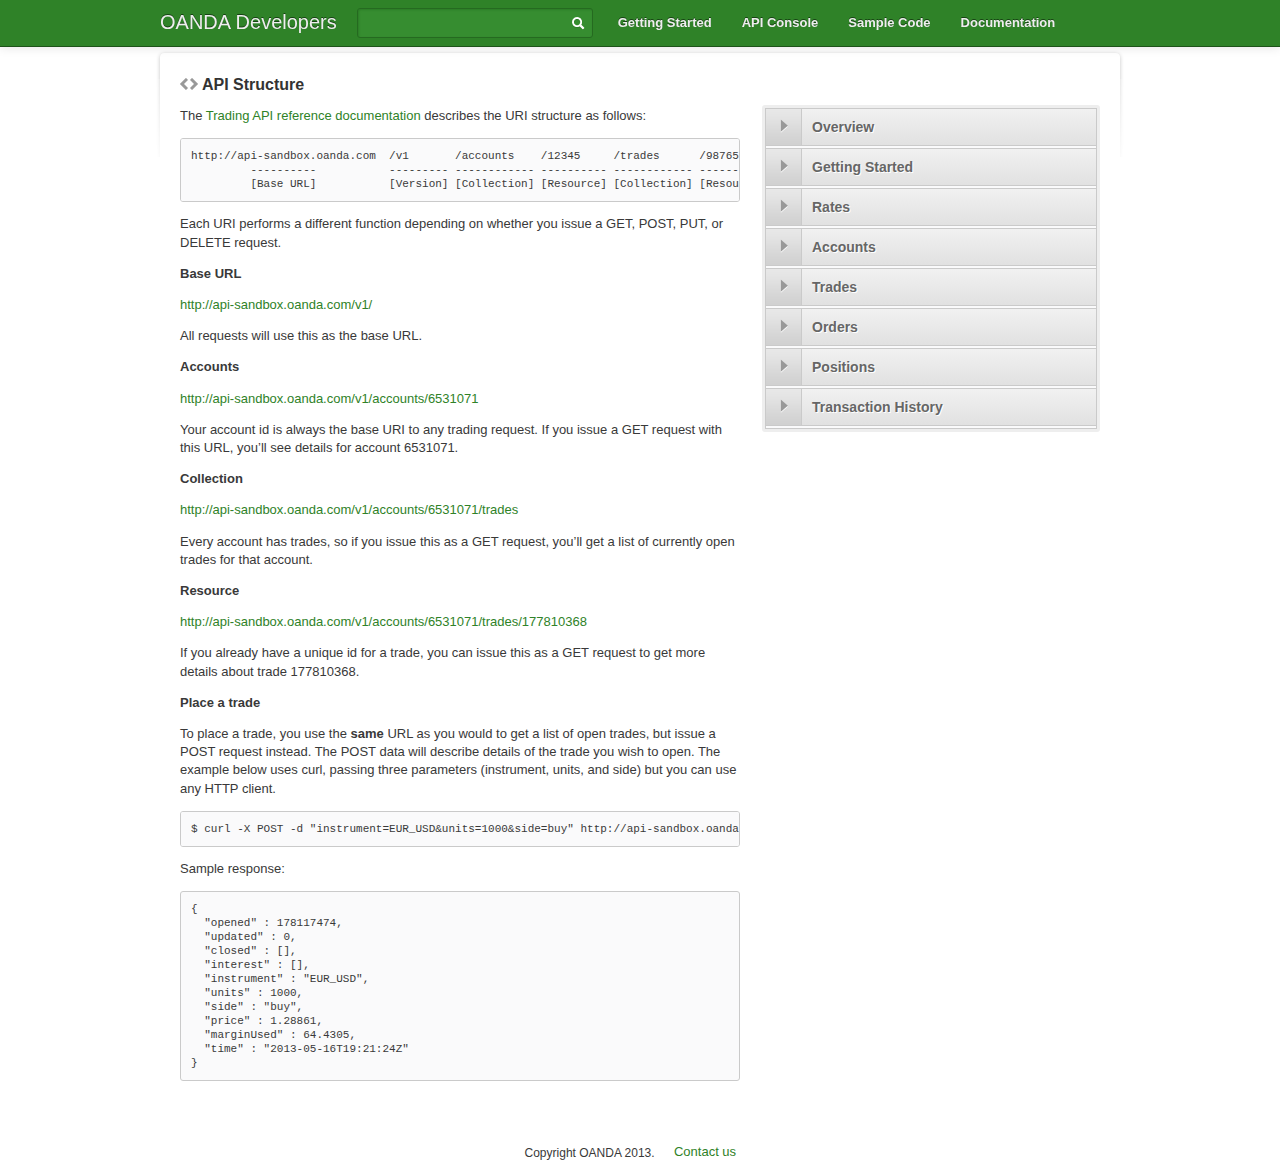
==== commit aa9b74c1: "Build after adding bootstrap banner" ====
--- a/v1/index.html
+++ b/v1/index.html
@@ -1,5 +1,5 @@
 <!DOCTYPE html>
-<html lang="en">
+<html lang="en" ng-app="apidocs">
 <head>
   <meta http-equiv="Content-Type" content="text/html; charset=UTF-8" />
   <meta http-equiv="Content-Language" content="en-us" />
@@ -9,26 +9,42 @@
   <link href="/css/reset.css" rel="stylesheet" type="text/css" />
   <link href="/css/960.css" rel="stylesheet" type="text/css" />
   <link href="/css/uv_active4d.css" rel="stylesheet" type="text/css" />
-  <link href="/shared/css/documentation.css" media="screen" rel="stylesheet" type="text/css">
-  <link href="/shared/css/pygments.css" media="screen" rel="stylesheet" type="text/css">
+  <link href="/shared/css/pygments.css" media="screen" rel="stylesheet" type="text/css" />
+
+  <link href="/bootstrap/css/bootstrap.css" rel="stylesheet" type="text/css"/> 
+  <link href="/shared/css/documentation.css" media="screen" rel="stylesheet" type="text/css" />
+  <link href="/css/main.css" rel="stylesheet" type="text/css" />
+
   <script src="/shared/js/jquery.js" type="text/javascript"></script>
+  <script src="/bootstrap/js/bootstrap.js" type="text/javascript"></script>
   <script src="/shared/js/documentation.js" type="text/javascript"></script>
+
 </head>
-<body class="api">
-    <div id="header-wrapper">
-      <div id="header">
-        <div>
-          <a class="logo" href="/"><img src="/images/oanda_header.png" alt="GitHub:Developer" /></a>
-          <ul class="nav">
-            <li><a href="/v1/">Overview</a></li>
-            <li><a href="/v1/reference">Reference Documentation</a></li>
-            <li><a href="/v1/code-samples">Sample Code</a></li>
-            <li><a href="https://apigee.com/oandapoc/embed/console/oanda">API Console</a></li>
-            </a></li>
-          </ul>
+<body class="api" ng-controller="Ctrl">
+    <div class="navbar navbar-fixed-top oanda-nav">
+                <div class="navbar-inner">
+                        <div class="oanda-container container-fluid">
+                            <a class="btn btn-navbar" data-toggle="collapse" data-target=".nav-collapse">
+                    <span class="icon-bar"></span>
+                    <span class="icon-bar"></span>
+                    <span class="icon-bar"></span>
+                </a>
+                        
+                                <a class="brand oanda-brand" href="/">OANDA Developers</a>
+                                <div class="nav-collapse collapse">
+                                    <form class="navbar-search pull-left" action="https://github.com/oanda/apidocs/search" id='navbar-search' method="get">
+                                            <input type="text" name="q" class="search-query oanda-nav-search"><span class="oanda-search-icon"><i class="icon-search icon-white"></i></span>
+                                    </form>
+                                    <ul class="nav oanda-nav">
+                                            <li><a href="/v1/getting-started/"><strong>Getting Started</strong></a></li>
+                                            <li><a href="https://apigee.com/oandapoc/embed/console/oanda"><strong>API Console</strong></a></li>
+                                            <li><a href="/v1/code-samples/"><strong>Sample Code</strong></a></li>
+                                            <li><a href="/v1/"><strong>Documentation</strong></a></li>
+                                    </ul>
+                                </div>
+                        </div>
+                </div>
         </div>
-      </div><!-- #header -->
-    </div><!-- #header-wrapper -->
 
     <div id="wrapper">
       <div class="content">
@@ -66,7 +82,8 @@
 <h5 id="place-a-trade">Place a trade</h5>
 <p>To place a trade, you use the <strong>same</strong> URL as you would to get a list of open trades, but issue a POST request instead.  The POST data will describe details of the trade you wish to open.  The example below uses curl, passing three parameters (instrument, units, and side) but you can use any HTTP client.</p>
 
-<p>$ curl -X POST -d “instrument=EUR_USD&amp;units=1000&amp;side=buy” http://api-sandbox.oanda.com/accounts/6531071/trades</p>
+<pre><code>$ curl -X POST -d "instrument=EUR_USD&amp;units=1000&amp;side=buy" http://api-sandbox.oanda.com/accounts/6531071/trades
+</code></pre>
 
 <p>Sample response:</p>
 
@@ -91,106 +108,86 @@
           <li class="js-topic">
             <h3><a href="#" class="js-expand-btn collapsed">&nbsp;</a><a href="/v1/">Overview</a></h3>
             <ul class="js-guides">
-              <li><a href="/v1/reference/">Reference</a></li>
-              <li><a href="/v1/auth/">Authentication</a></li>
-              <li><a href="/v1/troubleshooting/">Troubleshooting &amp; Errors</a></li>
+              <li><a name="nav-link" href="/v1/reference/">Reference</a></li>
+              <li><a name="nav-link" href="/v1/auth/">Authentication</a></li>
+              <li><a name="nav-link" href="/v1/troubleshooting/">Troubleshooting &amp; Errors</a></li>
             </ul>
           </li>
           <li class="js-topic">
             <h3><a href="#" class="js-expand-btn collapsed">&nbsp;</a><a href="/v1/getting-started">Getting Started</a></h3>
             <ul class="js-guides">
-              <li><a href="/v1/trading-quick-start/">Quick Trading Guide</a></li>
-              <li><a href="/v1/code-samples/">Code Samples</a></li>
+              <li><a name="nav-link" href="/v1/trading-quick-start/">Quick Trading Guide</a></li>
+              <li><a name="nav-link" href="/v1/code-samples/">Code Samples</a></li>
             </ul>
           </li>
           <li class="js-topic">
-            <h3><a href="/v1/rates/">Rates</a></h3>
-          </li>
-          <li class="js-topic">
-            <h3><a href="/v1/accounts/">Accounts</a></h3>
-          </li>
-          <li class="js-topic">
-            <h3><a href="/v1/trades/">Trades</a></h3>
-          </li>
-          <li class="js-topic">
-            <h3><a href="/v1/orders/">Orders</a></h3>
-          </li>
-          <li class="js-topic">
-            <h3><a href="/v1/positions/">Positions</a></h3>
-          </li>
-          <li class="js-topic">
-            <h3><a href="/v1/transactions/">Transaction History</a></h3>
+            <h3><a href="#" class="js-expand-btn collapsed">&nbsp;</a><a href="/v1/rates">Rates</a></h3>
+            <ul class="js-guides">
+              <li><a name="nav-link" href="/v1/rates/#get-an-instrument-list">Get an Instrument List</a></li>
+              <li><a name="nav-link" href="/v1/rates/#get-current-prices">Get Current Prices</a></li>
+              <li><a name="nav-link" href="/v1/rates/#retrieve-instrument-history">Retrieve Instrument History</a></li>
+              <li><a name="nav-link" href="/v1/rates/#about-candlestick-representation">About Candlestick Representation</a></li>
+            </ul> 
+          </li>
+          <li class="js-topic">
+            <h3><a href="#" class="js-expand-btn collapsed">&nbsp;</a><a href="/v1/accounts">Accounts</a></h3>
+            <ul class="js-guides">
+              <li><a name="nav-link" href="/v1/accounts/#get-accounts-for-a-user">Get Accounts for a User</a></li>
+              <li><a name="nav-link" href="/v1/accounts/#create-a-test-account">Create a Test Account</a></li>
+              <li><a name="nav-link" href="/v1/accounts/#get-account-information">Get Account Information</a></li>
+            </ul> 
+          </li>
+          <li class="js-topic">
+            <h3><a href="#" class="js-expand-btn collapsed">&nbsp;</a><a href="/v1/trades">Trades</a></h3>
+            <ul class="js-guides">
+              <li><a name="nav-link" href="/v1/trades/#get-a-list-of-open-trades">Get a List of Open Trades</a></li>
+              <li><a name="nav-link" href="/v1/trades/#create-a-new-trade">Create a New Trade</a></li>
+              <li><a name="nav-link" href="/v1/trades/#get-information-on-a-specific-trade">Get Information on a Specific Trade</a></li>
+              <li><a name="nav-link" href="/v1/trades/#modify-an-existing-trade">Modify an Existing Trade</a></li>
+              <li><a name="nav-link" href="/v1/trades/#close-an-open-trade">Close an Open Trade</a></li>
+            </ul> 
+          </li>
+          <li class="js-topic">
+            <h3><a href="#" class="js-expand-btn collapsed">&nbsp;</a><a href="/v1/orders">Orders</a></h3>
+            <ul class="js-guides">
+              <li><a name="nav-link" href="/v1/orders/#get-orders-for-an-account">Get Orders for an Account</a></li>
+              <li><a name="nav-link" href="/v1/orders/#create-a-new-order">Create a New Order</a></li>
+              <li><a name="nav-link" href="/v1/orders/#get-information-for-an-order">Get Information for an Order</a></li>
+              <li><a name="nav-link" href="/v1/orders/#modify-an-existing-order">Modify an Existing Order</a></li>
+              <li><a name="nav-link" href="/v1/orders/#close-an-order">Close an Order</a></li>
+            </ul> 
+          </li>
+          <li class="js-topic">
+            <h3><a href="#" class="js-expand-btn collapsed">&nbsp;</a><a href="/v1/positions">Positions</a></h3>
+            <ul class="js-guides">
+              <li><a name="nav-link" href="/v1/positions/#get-a-list-of-all-open-positions">Get a List of All Open Positions</a></li>
+              <li><a name="nav-link" href="/v1/positions/#get-the-position-for-an-instrument">Get the Position for an Instrument</a></li>
+              <li><a name="nav-link" href="/v1/positions/#close-an-existing-position">Close an Existing Position</a></li>
+            </ul> 
+          </li>
+          <li class="js-topic">
+            <h3><a href="#" class="js-expand-btn collapsed">&nbsp;</a><a href="/v1/transactions">Transaction History</a></h3>
+            <ul class="js-guides">
+              <li><a name="nav-link" href="/v1/transactions/#get-transaction-history">Get Transaction History</a></li>
+              <li><a name="nav-link" href="/v1/transactions/#get-information-for-a-transaction">Get Information for a Transaction</a></li>
+            </ul> 
           </li>
         </ul>
       </div> <!-- /sidebar-module -->
-      <div class="sidebar-module">
-        <p>This website is a <a href="https://github.com/github/developer.github.com" target="_blank">public GitHub repository</a>. Please help us by forking the project and adding to it.</p>
-      </div>
     </div><!-- /sidebar-shell -->
 
     </div><!-- #wrapper -->
 
-    <div id="footer" >
-      <div class="upper_footer">
-        <div class="footer_inner clearfix">
-
-        <ul class="footer_nav">
-          <h4>GitHub</h4>
-          <li><a href="https://github.com/about">About</a></li>
-          <li><a href="https://github.com/blog">Blog</a></li>
-          <li><a href="https://github.com/features">Features</a></li>
-          <li><a href="https://github.com/contact">Contact &amp; Support</a></li>
-          <li><a href="https://github.com/training">Training</a></li>
-          <li><a href="http://status.github.com/">Site Status</a></li>
-        </ul>
-
-        <ul class="footer_nav">
-          <h4>Tools</h4>
-          <li><a href="http://mac.github.com/">GitHub for Mac</a></li>
-          <li><a href="http://mobile.github.com/">Issues for iPhone</a></li>
-          <li><a href="https://gist.github.com">Gist: Code Snippets</a></li>
-          <li><a href="http://enterprise.github.com/">GitHub Enterprise</a></li>
-          <li><a href="http://jobs.github.com/">Job Board</a></li>
-        </ul>
-
-        <ul class="footer_nav">
-          <h4>Extras</h4>
-          <li><a href="http://shop.github.com/">GitHub Shop</a></li>
-          <li><a href="http://octodex.github.com/">The Octodex</a></li>
-        </ul>
-
-        <ul class="footer_nav">
-          <h4>Documentation</h4>
-          <li><a href="http://help.github.com/">GitHub Help</a></li>
-          <li><a href="http://developer.github.com/">Developer API</a></li>
-          <li><a href="http://github.github.com/github-flavored-markdown/">GitHub Flavored Markdown</a></li>
-          <li><a href="http://pages.github.com/">GitHub Pages</a></li>
-        </ul>
-
-        </div><!-- /.site -->
-      </div><!-- /.upper_footer -->
-
-      <div class="lower_footer">
-        <ul class="footer-cell">
-          <li><a href="http://help.github.com/terms-of-service/">Terms of Service</a></li>
-          <li><a href="http://help.github.com/privacy-policy/">Privacy</a></li>
-          <li><a href="http://help.github.com/security/">Security</a></li>
-        </ul>
-
-        <span class="footer-cell">
-          <a href="https://github.com" class="mega-icon mega-icon-invertocat"></a>
-        </span>
-
-        <span class="footer-cell">
-          Design &copy; <span class="js-year">2013</span> GitHub, Inc. All rights reserved.
-          <p>
-            Except where otherwise noted, content on this site is licensed under a
-            <a href="http://creativecommons.org/licenses/by/3.0/us/">Creative Commons CC-BY license</a>.
-          </p>
-        </span>
-      </div>
-
-    </div><!-- /#footer -->
+    <footer>
+      <div class="footer-links">
+                <ul class="inline">
+                    <li>Copyright OANDA 2013.</li> 
+                    <li><button class="btn-contact-us">Contact us</button></li>
+                    <li><div class="contact-info">api@oanda.com</div></li>
+                </ul>
+            </div>
+
+    </footer><!-- /#footer -->
     <script type="text/javascript">
       var _gauges = _gauges || [];
       (function() {
--- a/shared/css/documentation.css
+++ b/shared/css/documentation.css
@@ -80,13 +80,16 @@
   font-size: 16px;
   color: #333;
   margin: 2em auto 1em;
+  padding-top: 48px;
+  margin-top: -48px;
 }
 
   body.api .content h2 {
+    padding-top: 54px;
+    margin-top: -48px;
     background: transparent url(../images/crud-sprite.png) left 2px no-repeat;
     padding-left: 22px;
     margin-bottom: 0.5em;
-    margin-top: 1em;
   }
 
   body.api .change h2.title {
@@ -117,7 +120,6 @@
 }
 
 a {
-  color: #4183C4;
   text-decoration: none;
 }
 
@@ -163,7 +165,7 @@
 /*------------------------------------------------------------------------------
      Header Styles
 ------------------------------------------------------------------------------*/
-
+/*
 #header-wrapper {
   margin-bottom: 0;
   clear: both;
@@ -221,6 +223,7 @@
   outline: none;
   text-decoration: none;
 }
+*/
 
 /*------------------------------------------------------------------------------
      Sidebar
--- a/css/main.css
+++ b/css/main.css
@@ -0,0 +1,200 @@
+/* larger than desktop */
+
+@media (min-width:980px) {
+    body {
+	    padding-top: 70px;
+    }
+    
+    .btn.oanda-sign-in {
+        float: right;
+        margin-top: 6px;
+    }
+
+    .oanda-main-block {
+        margin-top: 75px;
+        font-size: 16px;
+    }
+
+    .oanda-api-box {
+        left: 50px;
+        width: 414px;
+    }
+    
+    .oanda-right-div {   
+        margin: 15px;
+    }
+}
+
+/* smaller than desktop */
+
+@media (max-width: 979px) {
+    
+    .btn.oanda-sign-in {
+        float: none;        
+        margin: 0px 0px 10px 14px;
+    }
+    
+    .oanda-main-block {
+        margin-top: 25px;
+    }
+    
+    .oanda-api-box {
+        left: 88px;
+        width: 266px;
+    }
+    
+    .oanda-nav {
+        margin-bottom: 0px;
+    }    
+}
+
+/* larger than portrait or landscape phone */
+@media (min-width: 768px) {
+    .show-grid {
+        margin-top: 40px;
+        margin-bottom: 20px;
+    }
+}
+
+/* smaller than portrait tablet or landscape phone */
+
+@media (max-width: 767px) {
+    .show-grid {
+        margin: 0px;
+    }
+    
+    .oanda-second-block, .oanda-third-block {
+        margin-bottom: 10px;
+    }
+    
+    .oanda-right-div {   
+        margin: 0px;
+    }
+}
+
+.oanda-container {
+	max-width: 960px;
+	margin: auto;
+}
+
+/* general buttons */
+
+.btn.oanda-btn {
+	border: none;
+    padding: 4px 14px;
+	line-height: 28px;
+    text-shadow: 0 -1px 0 rgba(0, 0, 0, 0.5);
+}
+
+.btn > a {
+    color: #EEEEEE;
+    text-decoration: none;
+}
+
+/* navbar elements */
+
+input.oanda-nav-search[type=text] {
+    margin-right: 10px;
+	background-color: #368D30;
+	border: 1px solid #256A20;
+	border-radius: 3px;
+	box-shadow: inset 1px 1px 2px 0px #2C7C26;
+	-moz-box-shadow: inset 1px 1px 2px 0px #2C7C26;
+	-webkit-box-shadow: inset 1px 1px 2px 0px #2C7C26;
+}
+
+.navbar .oanda-nav > li > a, .navbar .oanda-brand {
+    text-shadow: 0 -1px 0 rgba(0, 0, 0, 0.5);
+}
+
+.btn.oanda-sign-in {
+    background-image: none !important;
+    background-color: #236B1D;
+}
+
+/* body elements */
+
+.oanda-main-block {
+    font-weight: lighter;
+    position: relative;
+}
+
+.oanda-second-block {
+    padding: 5px 25px 15px;
+    background-color: #EBEFF5;
+    border-radius: 3px;
+    height:auto !important;
+    height:350px; 
+}
+
+.oanda-second-block > p {
+    width: 90%;
+}
+
+.oanda-third-block {
+    padding: 5px 10px 15px;    
+    border: 1px solid #DADAE4;
+    border-radius: 10px;
+    background-color: #EBEFF5;
+}
+
+.oanda-third-block > p {
+    font-size: 15px;
+}
+
+
+.oanda-right-div {
+    text-align: right;
+}
+
+.oanda-right-div > a {
+    margin-right: 15px;
+}
+
+/* footer elements */
+
+.footer-links {
+    margin-top: 40px;
+    text-align: center;
+    font-size: 12px;
+}
+.row-extra {
+    display: none;
+}
+
+/* misc, including images */
+
+.oanda-search-icon {
+    position: relative;
+    margin-left: -32px;
+    top: 1px;
+}
+
+ul.inline>li.oanda-divider-vertical {
+    padding-right: 10px;
+    border-right: 1px solid #979899;
+}
+
+.oanda-api-box {
+    margin-top: -55px;
+    margin-right:12px;
+    top: 55px;
+    position: relative;
+}
+.oanda-icon {
+    height:53px;
+    width:45px;
+    margin-right:12px;
+
+}
+.btn-contact-us {
+    color: #2f8228;
+    text-decoration: none;
+    background:none;
+    border:none;
+    margin-bottom: 4px;  
+}
+.contact-info {
+    display: none;
+    margin-bottom: 4px;
+}
